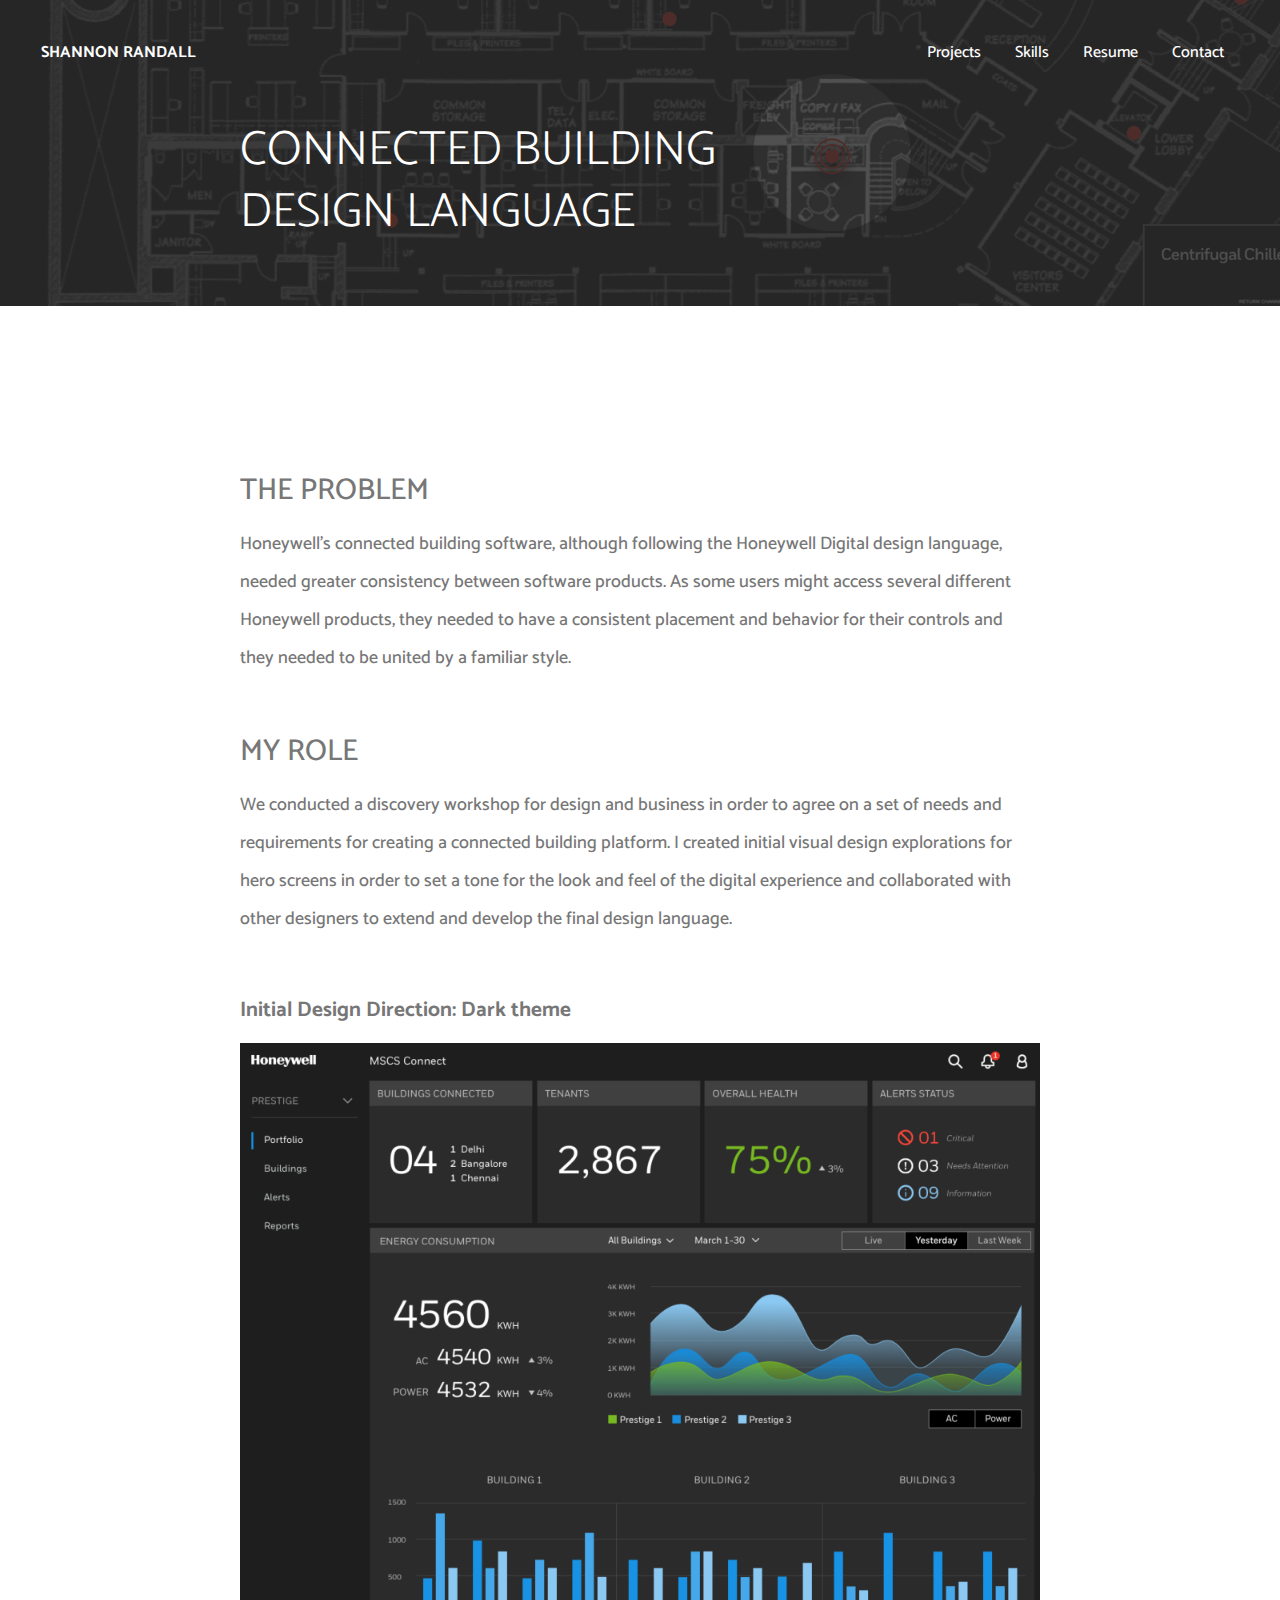
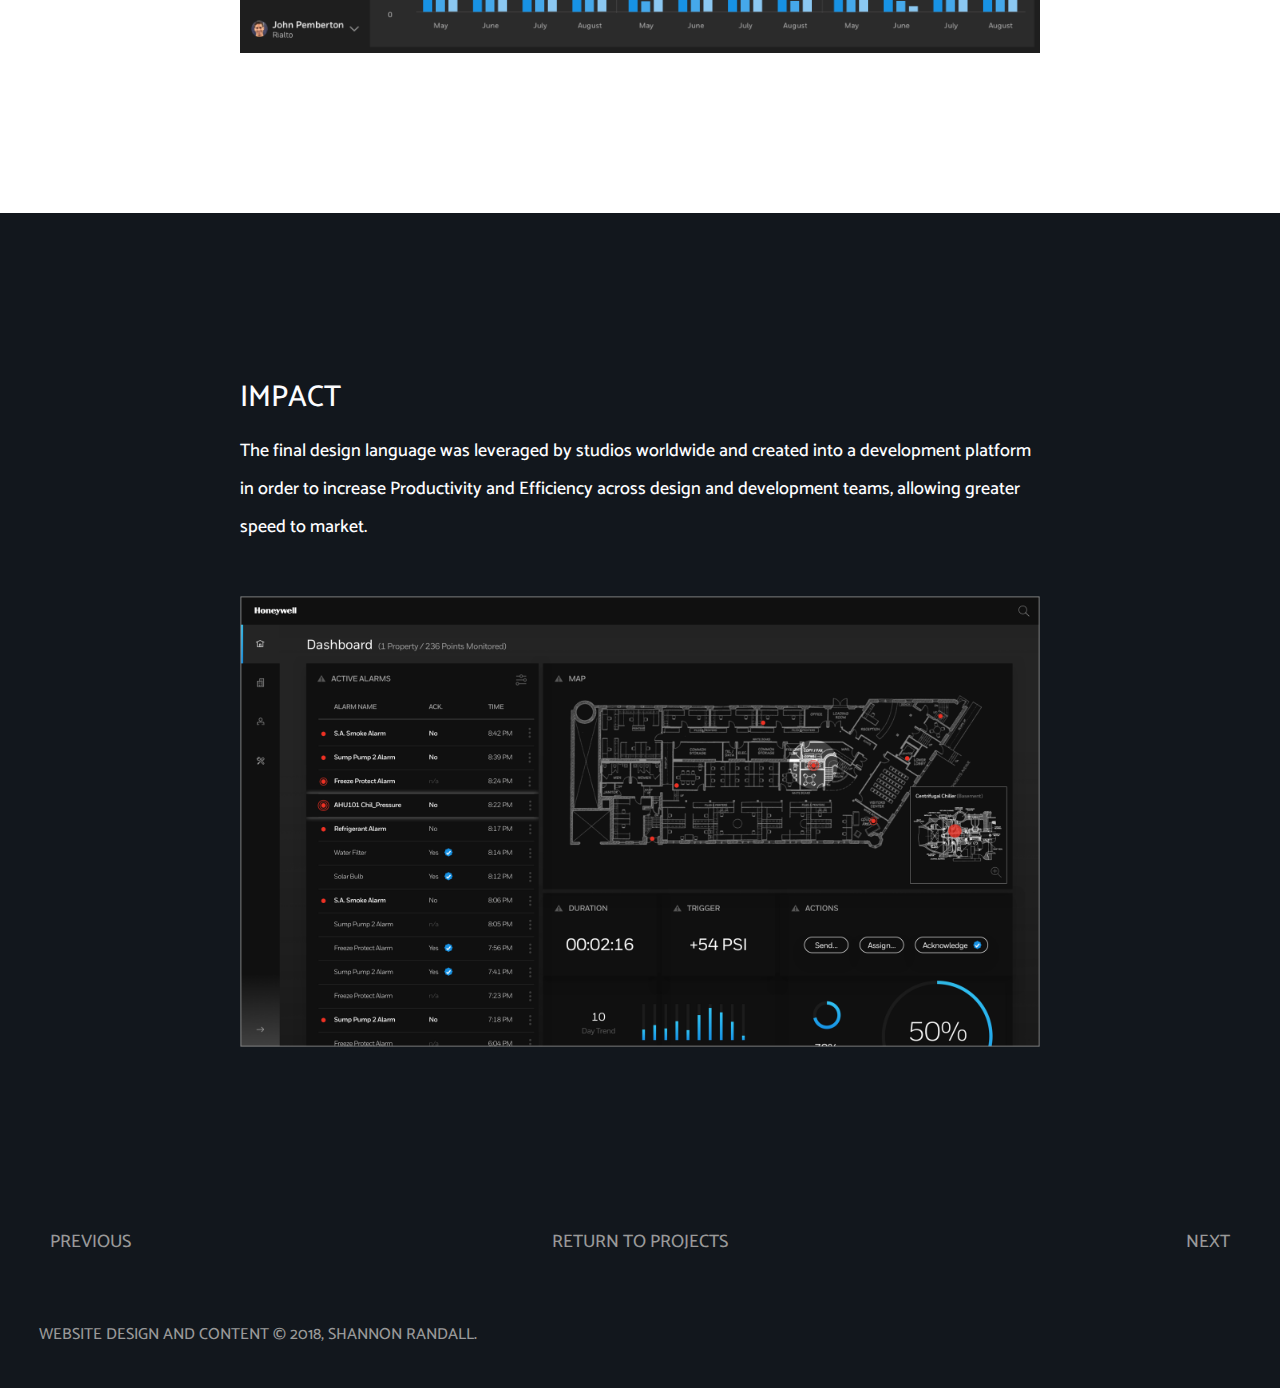
==== projects/connected-building.html @ 174fc072 "Initial Github Commit" ====
<!DOCTYPE html>
<html lang="en">
<head>
    <meta charset="UTF-8">
    <meta name="viewport" content="width=device-width, initial-scale=1.0">
    <meta http-equiv="X-UA-Compatible" content="ie=edge">
    <title>Shannon Randall - shannou.com</title>
    <link rel="stylesheet" href="style.css">
    <script src="script.js"></script>
    <link href="https://fonts.googleapis.com/css?family=Catamaran:100,500" rel="stylesheet">
    <link rel="stylesheet" href="https://use.fontawesome.com/releases/v5.2.0/css/all.css" integrity="sha384-hWVjflwFxL6sNzntih27bfxkr27PmbbK/iSvJ+a4+0owXq79v+lsFkW54bOGbiDQ" crossorigin="anonymous">
</head>

<body>
    
    <header id="header" class="connected-building">
        <div class="grid-parent header-grid">
            <div class="leftHeader">
                <a href="../index.html">SHANNON RANDALL</a>
            </div>
            <nav>
                <ul>
                    <li><a href="../index.html#projects">Projects</a></li>
                    <li><a href="../index.html#skills">Skills</a></li>
                    <li><a href="../index.html#view-resume">Resume</a></li>
                    
                    <li>
                        <script type="text/javascript">
                        //<![CDATA[
                        document.write('<a href="mailto:heythere' + '@' + 'shanno' + 'u.com">' + 'Contact<\/a>');
                        //]]>
                        </script>
                    </li>
                </ul>
            </nav>
        </div>
        <h2 class="project-wide two-line">
            CONNECTED BUILDING<br />
            DESIGN LANGUAGE
        </h2>
    </header>

    <section id="connected-building" class="project-page">
            <div class="project-white">
                <div class="project-wide">
                    <h3>
                        THE PROBLEM
                    </h3>
                    <p>
                        Honeywell's connected building software, although following the Honeywell Digital
                        design language, needed greater consistency between software products. As some
                        users might access several different Honeywell products, they needed to have a
                        consistent placement and behavior for their controls and they needed to be united by
                        a familiar style.  
                    </p>
                    <h3>
                        MY ROLE
                    </h3>
                    <p>
                        We conducted a discovery workshop for design and business in order to agree on a
                        set of needs and requirements for creating a connected building platform. I created
                        initial visual design explorations for hero screens in order to set a tone for the look
                        and feel of the digital experience and collaborated with other designers to extend
                        and develop the final design language. 
                    </p>
                    <h4>
                        Initial Design Direction: Dark theme
                    </h4>
                    <img class="project-wide" src="../images/CB-Sample-01.png" srcset="../images/retina/CB-Sample-01.png 2000w" alt="Dark Theme" />
                </div>
            </div>
            <div class="project-black">
                <div class="project-wide">
                    <h3>
                        IMPACT
                    </h3>    
                    <p>
                        The final design language was leveraged by studios worldwide and created into a development platform
                        in order to increase Productivity and Efficiency across design and development teams, allowing greater
                        speed to market. 
                    </p>
                    <img class="project-wide" src="../images/CB-Sample-02.png" srcset="../images/retina/CB-Sample-02.png 2000w" alt="Final Design Language" />
                </div>
            </div>
    </section>

    <section id="project-footer">
        <div class="grid-parent">
            <div id="previousProject">
                <a href="utilities.html">
                    PREVIOUS
                </a>
            </div>
            <div id="footer-back-to-projects">
                <a href="../index.html#projects">
                    RETURN TO PROJECTS
                </a>
            </div>
            <div id="nextProject">
                <a href="security.html">
                    NEXT
                </a>
            </div>
        </div>
    </section>

    <footer>
        <div class="grid-parent">
            <div id="footer-left">
                WEBSITE DESIGN AND CONTENT © 2018, SHANNON RANDALL.
            </div>
            <div id="footer-right">
                
                <script type="text/javascript">
                //<![CDATA[
                document.write('<a href="mailto:heythere' + '@' + 'shanno' + 'u.com">' + '<i class="fas fa-envelope-square"><\/i><\/a>');
                //]]>
                </script>
            
                <a href="https://www.linkedin.com/in/shannon-randall-1438b24/">
                    <i class="fab fa-linkedin"></i>
                </a>
                <a href="https://www.flickr.com/photos/shannou">
                    <i class="fab fa-flickr"></i>
                </a>
                <a href="https://www.instagram.com/shannou/">
                    <i class="fab fa-instagram"></i>
                </a>
                <a href="https://www.pinterest.com/shannouski/">
                    <i class="fab fa-pinterest-square"></i>
                </a>
                <a href="https://www.facebook.com/shannou">
                    <i class="fab fa-facebook-square"></i>
                </a>
            </div>
        </div>
    </footer>

</body>
</html>
---- projects/style.css ----
/* VARIABLES */
/* GLOBAL */
html {
  font-size: 10px;
  height: 100%;
}

body {
  font-size: 1.8rem;
  font-family: "Catamaran", "Helvetica", sans-serif;
  font-weight: 500;
  background-color: #FCFDFF;
  color: #494949;
  width: 100%;
  height: 100%;
  margin: auto;
}

.grid-parent {
  display: grid;
  margin: auto;
}

.flex-parent {
  display: flex;
}
.flex-parent div {
  margin: auto;
}
.flex-parent button {
  margin: auto;
}

section,
header,
footer {
  width: 100%;
  overflow: hidden;
  position: relative;
  z-index: 100;
}

h1, h2, h3, h4, h5 {
  display: block;
  margin: 0;
  padding: 0;
}

h1, h2 {
  text-align: left;
  font-weight: 300;
  width: 100%;
  max-width: 100rem;
  margin: auto;
}

h1 {
  font-size: 4.8rem;
  padding-top: 14.8rem;
  padding-bottom: 2.6rem;
  line-height: 7.9rem;
  display: block;
}

h2 {
  font-size: 4.8rem;
}

h3 {
  font-weight: 500;
  font-size: 3rem;
  line-height: 4.9rem;
  padding: 0 0 1rem 0;
}

h4 {
  font-weight: 500;
  font-size: 1.8rem;
  line-height: 30px;
  margin-bottom: 1rem;
  padding: 0.1rem 0 0.1rem 0;
}

h5 {
  font-size: 1.6rem;
  line-height: 2.5rem;
  padding: 0.3rem 0 0.1rem 0;
  font-weight: 500;
  color: #959595;
}

p {
  display: block;
  font-size: 1.8rem;
}

a {
  text-decoration: none;
}

nav {
  padding-top: 4rem;
  text-align: right;
  padding-right: 4rem;
  margin-right: 0;
  margin-left: auto;
}
nav ul {
  list-style-type: none;
  margin: 0;
  padding: 0;
  text-align: center;
}
nav li {
  display: inline-block;
}
nav a {
  padding: 1.5rem;
}

button:hover {
  cursor: pointer;
}

.point:hover {
  cursor: pointer;
}

.project-wide {
  width: 80rem;
  margin: auto;
  display: block;
}

.project-medium {
  width: 60rem;
  margin: auto;
  display: block;
}

.project-small {
  width: 44rem;
  margin: auto;
  display: block;
}

.drop-down {
  padding: 5rem 0 0 0;
}

.lift-up {
  padding: 0 0 5rem 0;
}

.split-img {
  width: 100%;
  padding: 0 0 1rem 0;
}

.split-screen {
  grid-template-columns: 4fr 6fr;
  grid-column-gap: 2rem;
}

.dell {
  background-image: url("../images/dell-banner.png");
}

.dls {
  background-image: url("../images/dls-banner.png");
}

.lyric {
  background-image: url("../images/lyric-banner.png");
}

.embedded {
  background-image: url("../images/embedded-banner.png");
}

.connected-building {
  background-image: url("../images/CB-banner.png");
}

.utilities {
  background-image: url("../images/utilities-banner.png");
}

.security {
  background-image: url("../images/security-banner.png");
}

.financial {
  background-image: url("../images/financial-banner.png");
}

.logitech {
  background-image: url("../images/logitech-banner.png");
}

/* HEADER */
header {
  background-color: #12171d;
  background-repeat: no-repeat;
  background-size: 1440px 307px;
  color: white;
  height: auto;
  width: 100%;
  font-size: 1.6rem;
}
header .header-grid {
  display: grid;
  grid-template-columns: 40% 60%;
  padding-bottom: 16rem;
}
header a:link,
header a:visited {
  color: #fff;
}
header a:hover {
  color: #82a8c2;
}
header a:active {
  color: #000;
}
header nav {
  height: 2.3rem;
  padding: 3.9rem 4.1rem 0 0;
}
header .leftHeader {
  text-align: left;
  align-items: center;
  padding: 3.9rem 0 0 4.1rem;
  height: 2.3rem;
  margin-left: 0;
  margin-right: auto;
  font-weight: 700;
  color: #999;
}
header h2 {
  position: relative;
  bottom: 6.2rem;
  line-height: 6.2rem;
}
header .two-line {
  margin-top: -4rem;
}

/* FOOTER */
footer {
  background-color: #12171d;
  color: #999;
  width: 100%;
  height: 11.1rem;
}
footer .grid-parent {
  grid-template-columns: 50% 50%;
}
footer .grid-parent a:link,
footer .grid-parent a:visited {
  color: #999;
}
footer .grid-parent a:hover,
footer .grid-parent a:active {
  color: #fff;
}
footer .grid-parent #footer-left {
  padding: 4.4rem 0 3.4rem 0;
  font-size: 1.6rem;
  text-align: left;
  padding-left: 3.9rem;
  height: 3.3rem;
}
footer .grid-parent #footer-right {
  padding: 4rem 0 3.3rem 0;
  font-size: 3rem;
  text-align: right;
  padding-right: 4rem;
  height: 3.8rem;
}
footer .grid-parent #footer-right a {
  padding-left: 1rem;
}

/* PROJECT PAGE VALUES */
.project-page {
  height: auto;
  width: 100%;
  background-color: #fff;
}
.project-page h2 {
  font-size: 3rem;
  text-align: left;
  font-weight: 700;
  padding: 0;
}
.project-page h3 {
  font-size: 3rem;
  line-height: 4.9rem;
  padding: 0 0 1rem 0;
}
.project-page h4 {
  font-size: 2.1rem;
  line-height: 4.5rem;
  font-weight: 700;
  padding: 0 2rem 0 0;
}
.project-page h6 {
  font-style: italic;
}
.project-page p {
  margin: 0;
  padding: 0 0 5rem 0;
  font-size: 1.8rem;
  line-height: 3.8rem;
}
.project-page a:link,
.project-page a:visited {
  color: #82a8c2;
}
.project-page a:hover,
.project-page a:active {
  color: #494949;
}
.project-page img {
  height: auto;
  margin: auto;
}
.project-page .project-header {
  grid-template-columns: 1fr 2fr;
  grid-column-gap: 4rem;
  padding-bottom: 3rem;
}
.project-page .project-white {
  background-color: #fff;
  color: #777;
}
.project-page .project-gray {
  background-color: #f4f4f4;
  color: #494949;
}
.project-page .project-black {
  background-color: #12171d;
  color: #FCFDFF;
}
.project-page .project-pure-black {
  background-color: #000;
  color: #FCFDFF;
}
.project-page .project-blue-gradient {
  background: linear-gradient(180deg, #4FFAFF 0%, #009BC5 100%);
}
.project-page .project-white,
.project-page .project-gray,
.project-page .project-black,
.project-page .project-pure-black,
.project-page .project-blue-gradient {
  width: 100%;
  margin: auto;
  padding: 16rem 0;
}
.project-page .project-gray-offset {
  background-color: #f4f4f4;
  color: #494949;
  width: 100%;
  margin: auto;
  padding: 8rem 0 0 0;
}
.project-page .project-white-offset {
  background-color: #fff;
  color: #777;
  width: 100%;
  margin: auto;
  padding: 0;
}
.project-page .project-white-split {
  background-color: #fff;
  color: #777;
  width: 100%;
  margin: auto;
  padding: 0 0 16rem 0;
}
.project-page .drop-down {
  margin: auto;
  width: 80rem;
  margin-bottom: -0.5rem;
}
.project-page .lift-up {
  margin: auto;
  width: 80rem;
}
.project-page .split-img {
  width: 100%;
  padding: 0 0 1.9rem 0;
}
.project-page .split-screen {
  grid-template-columns: 38rem 38rem;
  grid-column-gap: 4rem;
}
.project-page .img439 {
  width: 43.9rem;
}
.project-page .img547 {
  width: 54.7rem;
  margin: auto;
  display: block;
  padding: 0 0 6.9rem 0;
}
.project-page .under-space {
  padding-bottom: 5rem;
}

/* PROJECT FOOTER */
#project-footer {
  width: 100%;
  background-color: #12171d;
  color: #FCFDFF;
}
#project-footer .grid-parent {
  grid-template-columns: 1fr 3fr 1fr;
}
#project-footer .grid-parent div {
  padding: 2rem 5rem;
}
#project-footer .grid-parent #previousProject {
  text-align: left;
}
#project-footer .grid-parent #footer-back-to-projects {
  text-align: center;
}
#project-footer .grid-parent #nextProject {
  text-align: right;
}
#project-footer a:link,
#project-footer a:visited {
  color: #999;
}
#project-footer a:hover,
#project-footer a:active {
  color: #fff;
}

/*# sourceMappingURL=style.css.map */
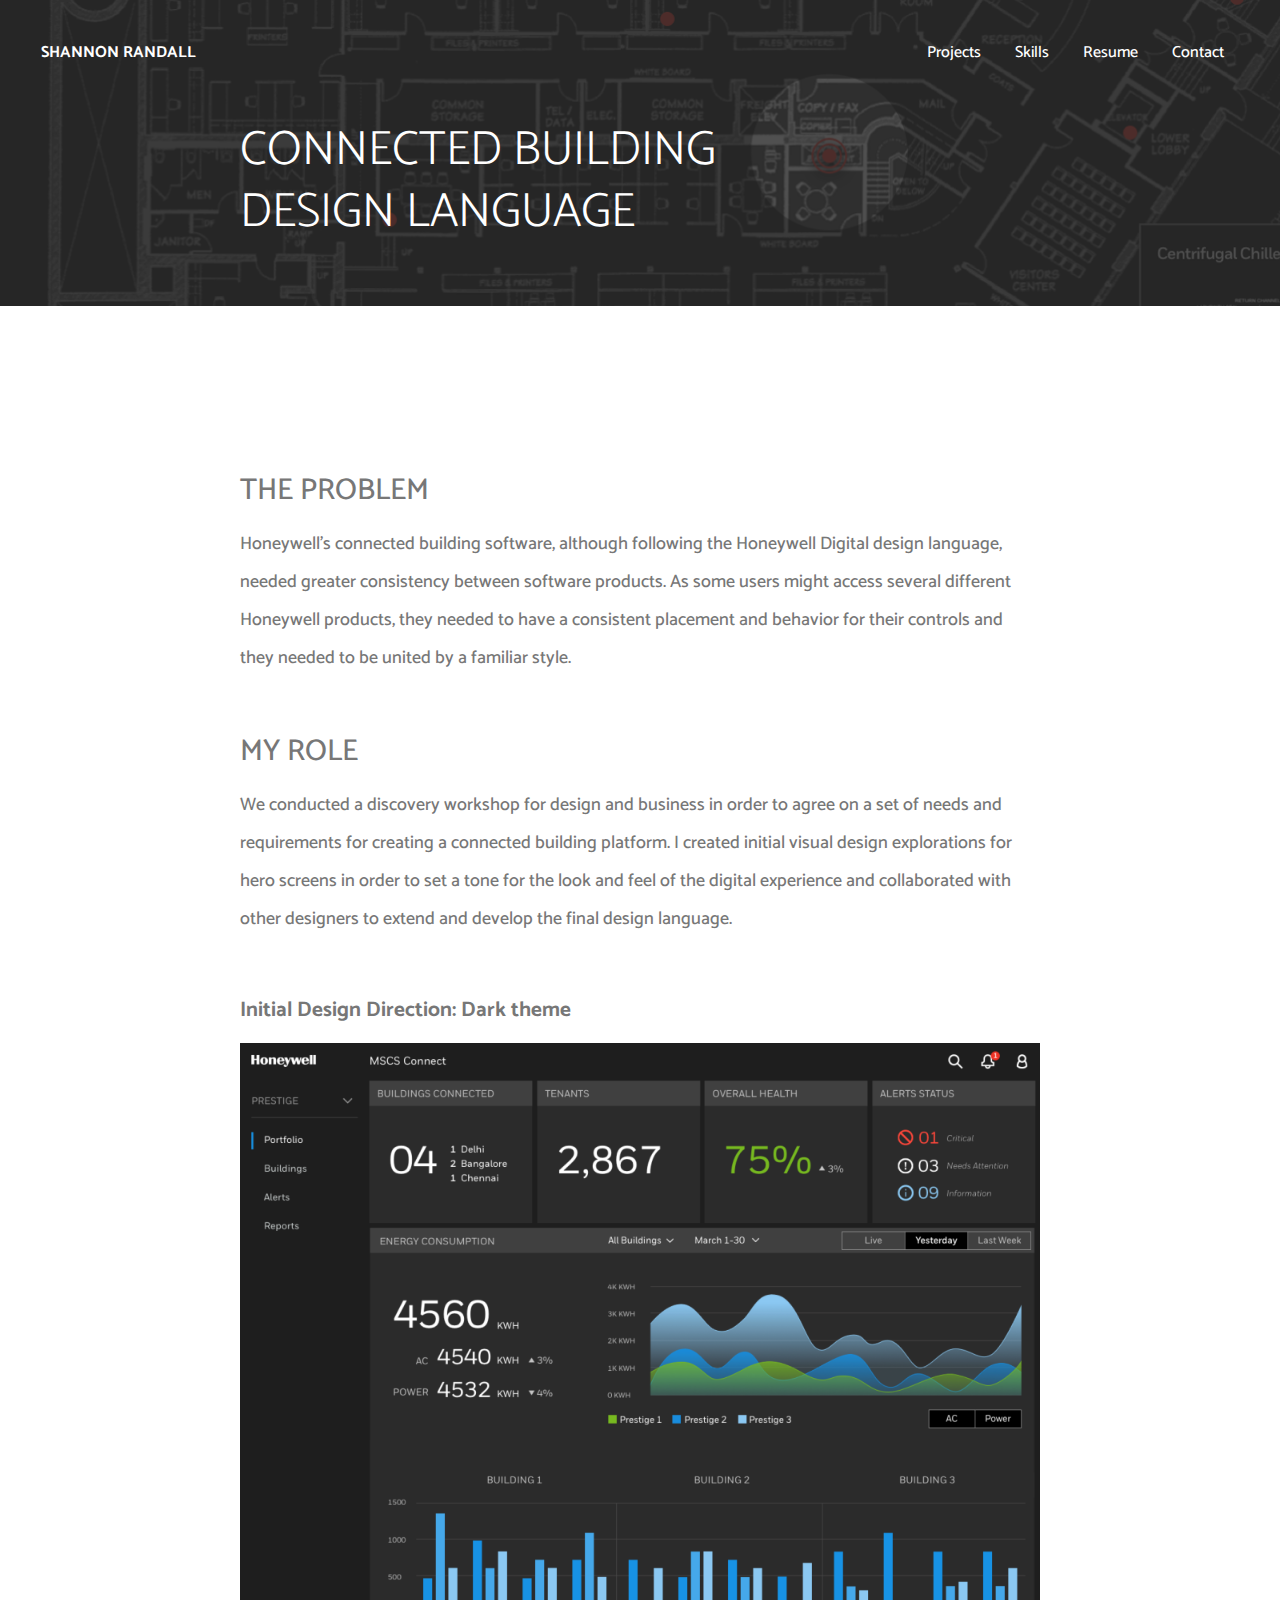
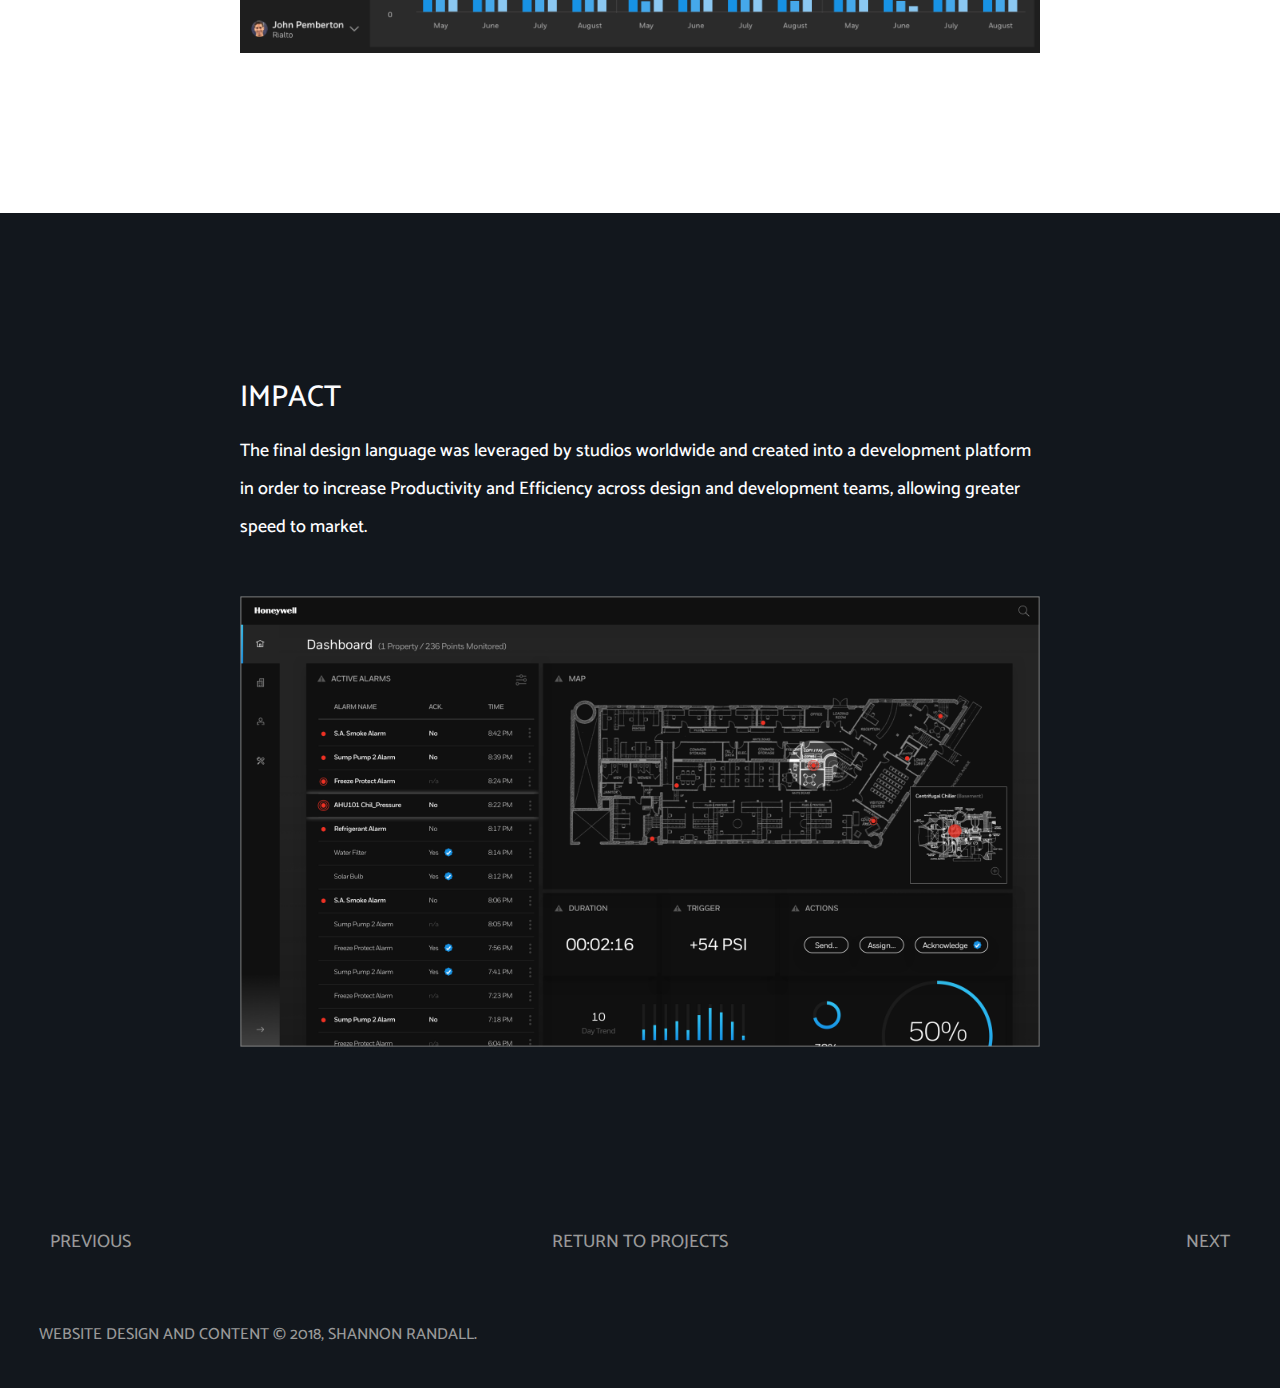
==== commit d03ff3e8: "Alt text updates" ====
--- a/projects/connected-building.html
+++ b/projects/connected-building.html
@@ -66,7 +66,7 @@
                     <h4>
                         Initial Design Direction: Dark theme
                     </h4>
-                    <img class="project-wide" src="../images/CB-Sample-01.png" srcset="../images/retina/CB-Sample-01.png 2000w" alt="Dark Theme" />
+                    <img class="project-wide" src="../images/CB-Sample-01.png" srcset="../images/retina/CB-Sample-01.png 2000w" alt="Dark theme for Dashboard UI example" />
                 </div>
             </div>
             <div class="project-black">
@@ -79,7 +79,7 @@
                         in order to increase Productivity and Efficiency across design and development teams, allowing greater
                         speed to market. 
                     </p>
-                    <img class="project-wide" src="../images/CB-Sample-02.png" srcset="../images/retina/CB-Sample-02.png 2000w" alt="Final Design Language" />
+                    <img class="project-wide" src="../images/CB-Sample-02.png" srcset="../images/retina/CB-Sample-02.png 2000w" alt="Dark theme for Dashboard UI example" />
                 </div>
             </div>
     </section>
--- a/projects/style.css
+++ b/projects/style.css
@@ -131,17 +131,59 @@
   margin: auto;
   display: block;
 }
+@media only screen and (max-width: 1000px) {
+  .project-wide {
+    width: calc(100% - 200px);
+  }
+}
+@media only screen and (max-width: 425px) {
+  .project-wide {
+    width: calc(100% - 100px);
+  }
+}
+
+.project-wide-img {
+  width: 80rem;
+  margin: auto;
+  display: block;
+}
+@media only screen and (max-width: 1000px) {
+  .project-wide-img {
+    width: 100%;
+  }
+}
+
+.project-half {
+  width: 38rem;
+  margin: auto;
+  display: block;
+}
+@media only screen and (max-width: 1200px) {
+  .project-half {
+    width: 100%;
+  }
+}
 
 .project-medium {
   width: 60rem;
   margin: auto;
   display: block;
 }
+@media only screen and (max-width: 1200px) {
+  .project-medium {
+    width: 100%;
+  }
+}
 
 .project-small {
   width: 44rem;
   margin: auto;
   display: block;
+}
+@media only screen and (max-width: 1200px) {
+  .project-small {
+    width: 100%;
+  }
 }
 
 .drop-down {
@@ -160,6 +202,10 @@
 .split-screen {
   grid-template-columns: 4fr 6fr;
   grid-column-gap: 2rem;
+}
+
+.center {
+  text-align: center;
 }
 
 .dell {
@@ -202,7 +248,7 @@
 header {
   background-color: #12171d;
   background-repeat: no-repeat;
-  background-size: 1440px 307px;
+  background-size: cover;
   color: white;
   height: auto;
   width: 100%;
@@ -385,9 +431,19 @@
   width: 80rem;
   margin-bottom: -0.5rem;
 }
+@media only screen and (max-width: 1200px) {
+  .project-page .drop-down {
+    width: 100%;
+  }
+}
 .project-page .lift-up {
   margin: auto;
   width: 80rem;
+}
+@media only screen and (max-width: 1200px) {
+  .project-page .lift-up {
+    width: 100%;
+  }
 }
 .project-page .split-img {
   width: 100%;
@@ -397,6 +453,11 @@
   grid-template-columns: 38rem 38rem;
   grid-column-gap: 4rem;
 }
+@media only screen and (max-width: 1200px) {
+  .project-page .split-screen {
+    width: 100%;
+  }
+}
 .project-page .img439 {
   width: 43.9rem;
 }
@@ -406,8 +467,110 @@
   display: block;
   padding: 0 0 6.9rem 0;
 }
+@media only screen and (max-width: 1200px) {
+  .project-page .img547 {
+    width: 100%;
+  }
+}
 .project-page .under-space {
   padding-bottom: 5rem;
+}
+.project-page .pic-after-pic {
+  padding-top: 16rem;
+}
+.project-page .two-pics {
+  display: grid;
+  grid-template-columns: 1fr 1fr;
+  grid-column-gap: 0rem;
+}
+
+.design-process {
+  display: grid;
+  grid-template-columns: 50% 50%;
+  grid-column-gap: 0;
+}
+.design-process h5 {
+  color: #12171d;
+  font-weight: bold;
+}
+.design-process p {
+  line-height: 3rem;
+  padding-top: 1rem;
+}
+.design-process .left {
+  text-align: right;
+  padding-right: 4rem;
+  border-right: solid 2px #12171d;
+  grid-column: 1/2;
+}
+.design-process .right {
+  text-align: left;
+  padding-left: 4rem;
+  grid-column: 2/3;
+}
+.design-process .left::before,
+.design-process .right::before {
+  content: "";
+  font-size: 0;
+  padding: 1rem;
+  height: 1rem;
+  border: solid 2px #12171d;
+  background-color: #fff;
+  border-radius: 50%;
+  position: relative;
+}
+.design-process .left::before {
+  top: 2.5rem;
+  right: -5.3rem;
+}
+.design-process .right::before {
+  top: 2.5rem;
+  left: -5.3rem;
+}
+.design-process #security-1 {
+  grid-row: 1/3;
+}
+.design-process #security-2 {
+  grid-row: 2/4;
+}
+.design-process #security-3 {
+  grid-row: 3/5;
+}
+.design-process #security-4 {
+  grid-row: 4/6;
+}
+.design-process #security-5 {
+  grid-row: 5/7;
+}
+.design-process #security-6 {
+  grid-row: 6/8;
+}
+.design-process #security-1::after {
+  width: 20px;
+  height: 2.5rem;
+  background-color: #fff;
+  position: relative;
+  content: "";
+  padding: 1.25rem 1px;
+  font-size: 1rem;
+  top: -39.4rem;
+  right: -4.2rem;
+}
+@media only screen and (max-width: 840px) {
+  .design-process #security-1::after {
+    top: -51.4rem;
+  }
+}
+.design-process #security-6::after {
+  width: 20px;
+  height: 16rem;
+  background-color: #12171d;
+  position: relative;
+  content: "";
+  padding: 8rem 1px;
+  font-size: 1rem;
+  bottom: 15rem;
+  left: -4.2rem;
 }
 
 /* PROJECT FOOTER */
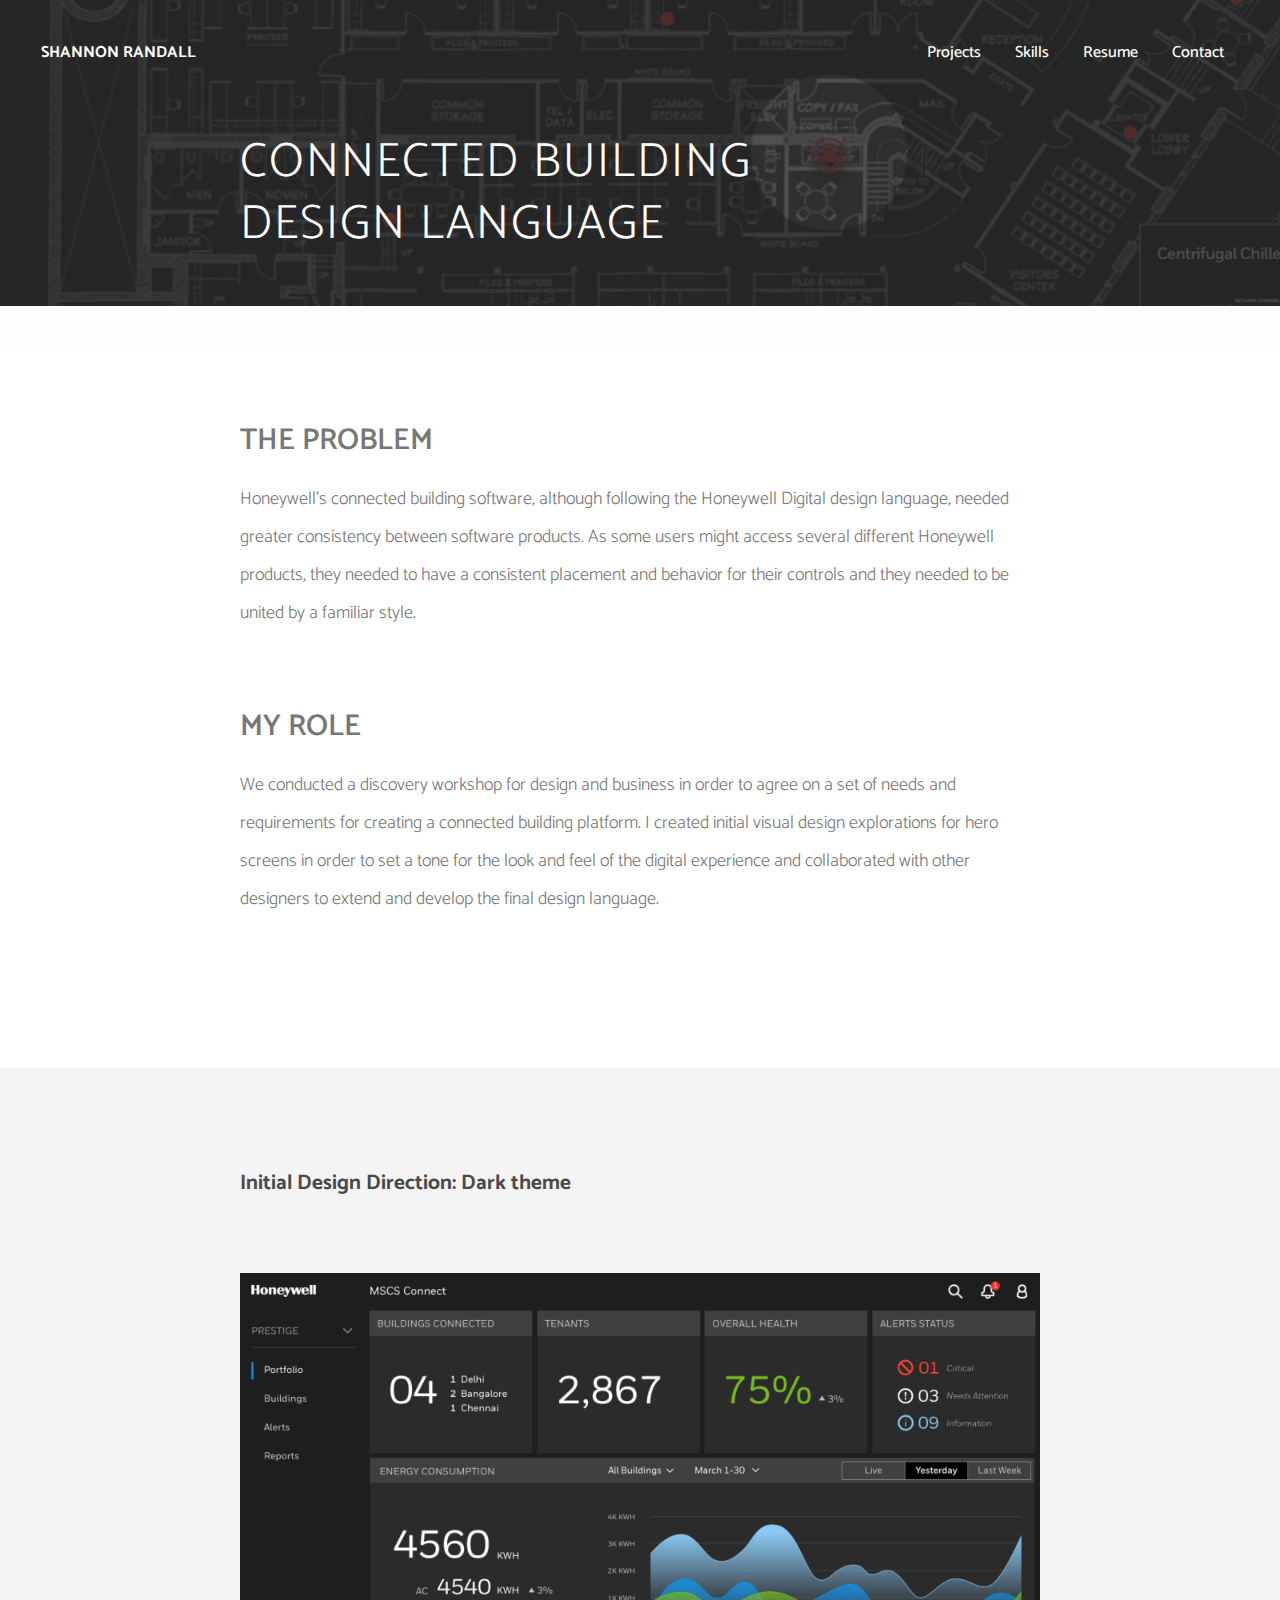
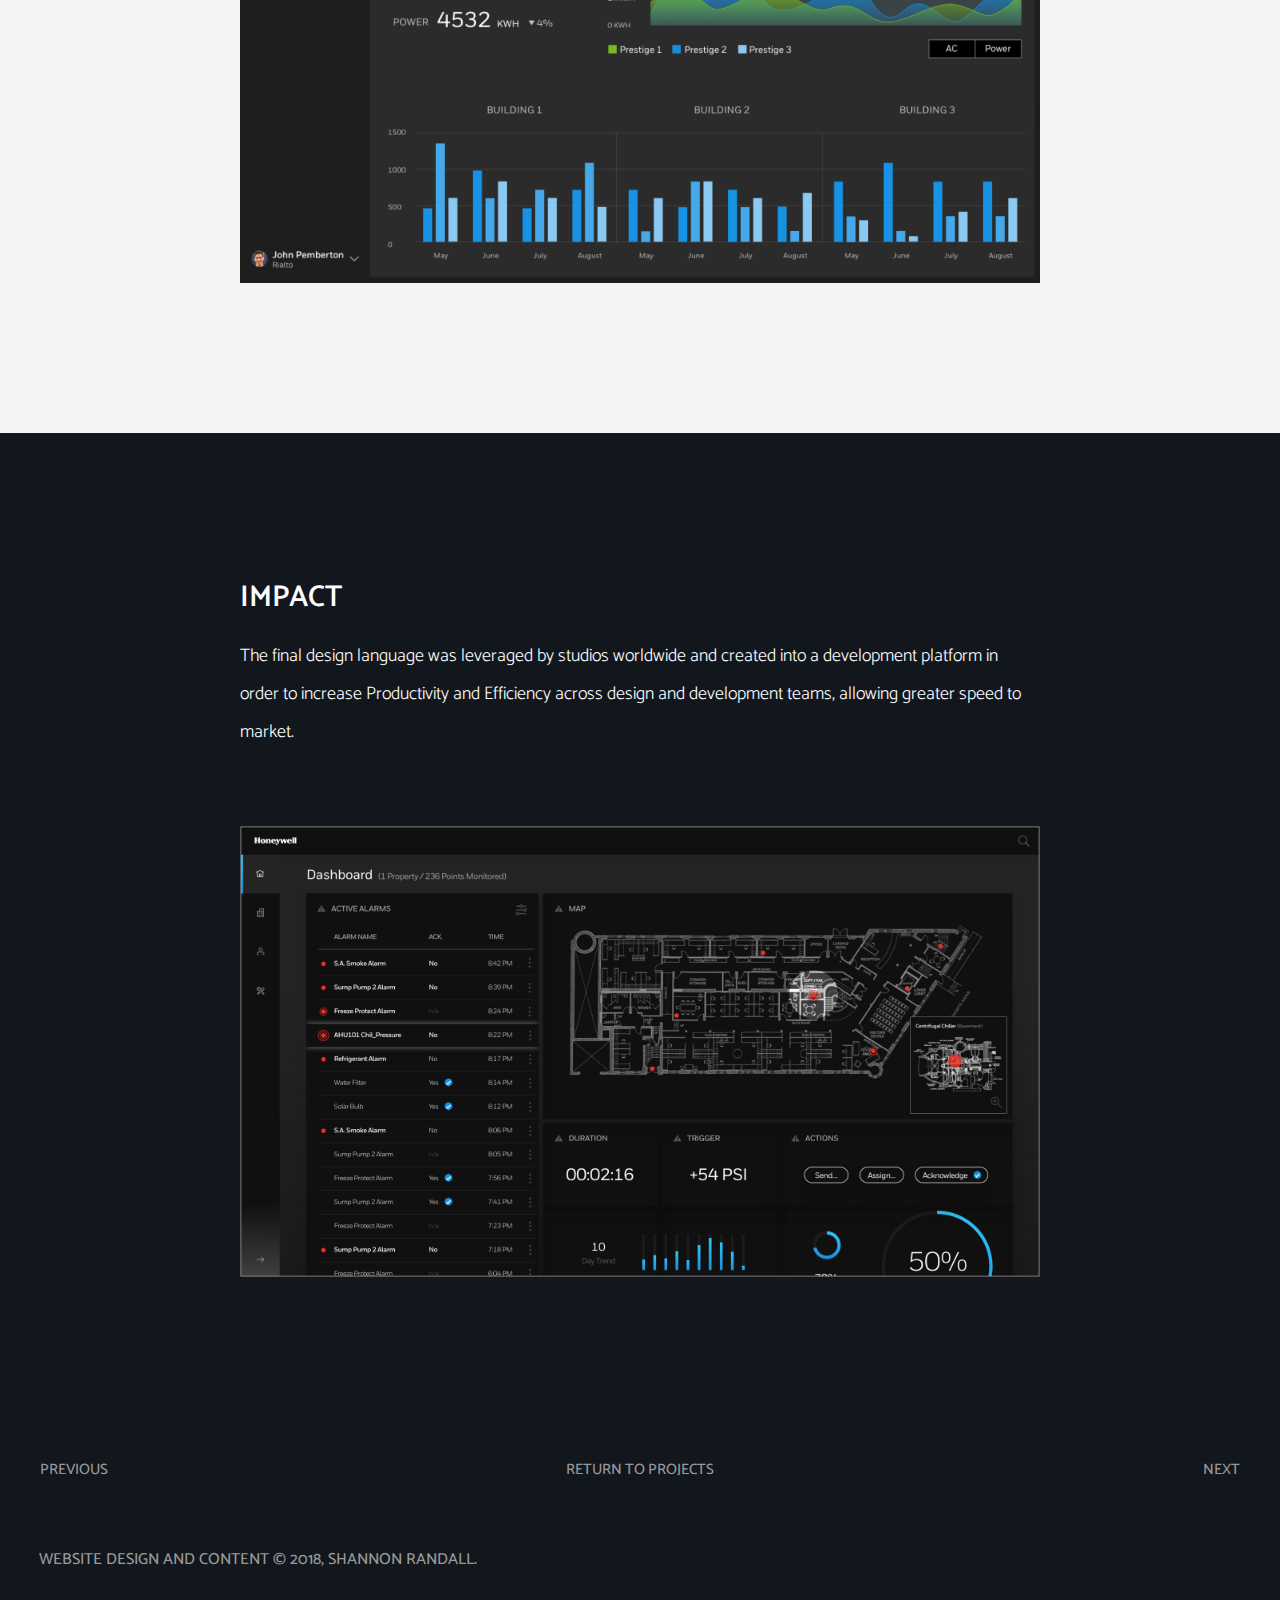
==== commit 4c32cc9d: "Following Design Review Round 1" ====
--- a/projects/connected-building.html
+++ b/projects/connected-building.html
@@ -63,13 +63,17 @@
                         and feel of the digital experience and collaborated with other designers to extend
                         and develop the final design language. 
                     </p>
+                </div>
+            </div>
+            <div class="project-gray">
+                <div class="project-wide">
                     <h4>
                         Initial Design Direction: Dark theme
                     </h4>
-                    <img class="project-wide" src="../images/CB-Sample-01.png" srcset="../images/retina/CB-Sample-01.png 2000w" alt="Dark theme for Dashboard UI example" />
+                    <img class="project-wide-img" src="../images/CB-Sample-01.png" srcset="../images/retina/CB-Sample-01.png 2000w" alt="Dark theme for Dashboard UI example" />
                 </div>
             </div>
-            <div class="project-black">
+            <div class="project-impact">
                 <div class="project-wide">
                     <h3>
                         IMPACT
@@ -79,7 +83,7 @@
                         in order to increase Productivity and Efficiency across design and development teams, allowing greater
                         speed to market. 
                     </p>
-                    <img class="project-wide" src="../images/CB-Sample-02.png" srcset="../images/retina/CB-Sample-02.png 2000w" alt="Dark theme for Dashboard UI example" />
+                    <img class="project-wide-img" src="../images/CB-Sample-02.png" srcset="../images/retina/CB-Sample-02.png 2000w" alt="Dark theme for Dashboard UI example" />
                 </div>
             </div>
     </section>
--- a/projects/style.css
+++ b/projects/style.css
@@ -67,7 +67,7 @@
 }
 
 h3 {
-  font-weight: 500;
+  font-weight: 600;
   font-size: 3rem;
   line-height: 4.9rem;
   padding: 0 0 1rem 0;
@@ -92,6 +92,7 @@
 p {
   display: block;
   font-size: 1.8rem;
+  font-weight: 300;
 }
 
 a {
@@ -158,7 +159,7 @@
   margin: auto;
   display: block;
 }
-@media only screen and (max-width: 1200px) {
+@media only screen and (max-width: 1000px) {
   .project-half {
     width: 100%;
   }
@@ -169,7 +170,7 @@
   margin: auto;
   display: block;
 }
-@media only screen and (max-width: 1200px) {
+@media only screen and (max-width: 800px) {
   .project-medium {
     width: 100%;
   }
@@ -180,7 +181,7 @@
   margin: auto;
   display: block;
 }
-@media only screen and (max-width: 1200px) {
+@media only screen and (max-width: 640px) {
   .project-small {
     width: 100%;
   }
@@ -253,6 +254,7 @@
   height: auto;
   width: 100%;
   font-size: 1.6rem;
+  margin-bottom: 4rem;
 }
 header .header-grid {
   display: grid;
@@ -285,11 +287,30 @@
 }
 header h2 {
   position: relative;
-  bottom: 6.2rem;
+  bottom: 5rem;
   line-height: 6.2rem;
+  letter-spacing: 2px;
+}
+header h2 span {
+  text-shadow: 2px 2px 4px rgba(0, 0, 0, 0.5);
 }
 header .two-line {
   margin-top: -4rem;
+}
+@media only screen and (max-width: 700px) {
+  header .header-grid {
+    grid-template-columns: 30.2rem;
+  }
+  header .header-grid .leftHeader {
+    padding-bottom: 2rem;
+  }
+  header .header-grid nav {
+    margin-left: -1.3rem;
+    padding: 0;
+  }
+  header .header-grid nav :nth-child(4) {
+    display: none;
+  }
 }
 
 /* FOOTER */
@@ -327,6 +348,49 @@
 footer .grid-parent #footer-right a {
   padding-left: 1rem;
 }
+@media only screen and (max-width: 1023px) {
+  footer {
+    position: relative;
+    top: 0;
+    height: auto;
+  }
+  footer .grid-parent {
+    grid-template-columns: 64.2rem;
+    margin: auto;
+    width: 64.2rem;
+  }
+  footer .grid-parent #footer-left {
+    width: 64.2rem;
+    padding: 1rem 0 3rem 0;
+    margin: 0;
+    height: auto;
+    grid-row-start: 2;
+    grid-row-end: 3;
+  }
+  footer .grid-parent #footer-right {
+    grid-row-start: 1;
+    grid-row-end: 2;
+    text-align: left;
+    width: 64.2rem;
+    padding: 0;
+    margin: 0;
+    height: auto;
+  }
+  footer .grid-parent #footer-right a {
+    padding-left: 0;
+    padding-right: 1rem;
+  }
+}
+@media only screen and (max-width: 700px) {
+  footer .grid-parent {
+    width: 30.2rem;
+    grid-template-columns: 30.2rem;
+  }
+  footer .grid-parent #footer-left,
+footer .grid-parent #footer-right {
+    width: 30.2rem;
+  }
+}
 
 /* PROJECT PAGE VALUES */
 .project-page {
@@ -342,21 +406,21 @@
 }
 .project-page h3 {
   font-size: 3rem;
-  line-height: 4.9rem;
-  padding: 0 0 1rem 0;
+  line-height: 3rem;
+  padding: 8rem 0 0 0;
 }
 .project-page h4 {
   font-size: 2.1rem;
-  line-height: 4.5rem;
+  margin-bottom: 0;
   font-weight: 700;
-  padding: 0 2rem 0 0;
+  padding: 10rem 0 0 0;
 }
 .project-page h6 {
   font-style: italic;
 }
 .project-page p {
   margin: 0;
-  padding: 0 0 5rem 0;
+  padding: 2.4rem 0 0 0;
   font-size: 1.8rem;
   line-height: 3.8rem;
 }
@@ -371,6 +435,7 @@
 .project-page img {
   height: auto;
   margin: auto;
+  padding-top: 7.5rem;
 }
 .project-page .project-header {
   grid-template-columns: 1fr 2fr;
@@ -395,22 +460,36 @@
 }
 .project-page .project-blue-gradient {
   background: linear-gradient(180deg, #4FFAFF 0%, #009BC5 100%);
+  width: 100%;
+  margin: auto;
+  padding: 3rem 0 11rem 0;
+}
+.project-page .project-blue-gradient-2 {
+  background: linear-gradient(180deg, #21B8CF 0%, #145A87 100%);
+  width: 100%;
+  margin: auto;
+  padding: 3rem 0 11rem 0;
 }
 .project-page .project-white,
 .project-page .project-gray,
 .project-page .project-black,
 .project-page .project-pure-black,
-.project-page .project-blue-gradient {
-  width: 100%;
-  margin: auto;
-  padding: 16rem 0;
+.project-page .project-impact {
+  width: 100%;
+  margin: auto;
+  padding: 0 0 15rem 0;
+}
+.project-page .project-impact {
+  background-color: #12171d;
+  color: #FCFDFF;
+  padding: 7rem 0 15rem 0;
 }
 .project-page .project-gray-offset {
   background-color: #f4f4f4;
   color: #494949;
   width: 100%;
   margin: auto;
-  padding: 8rem 0 0 0;
+  padding: 0rem 0 9rem 0;
 }
 .project-page .project-white-offset {
   background-color: #fff;
@@ -425,13 +504,14 @@
   width: 100%;
   margin: auto;
   padding: 0 0 16rem 0;
+  margin-top: -5rem;
 }
 .project-page .drop-down {
   margin: auto;
   width: 80rem;
-  margin-bottom: -0.5rem;
-}
-@media only screen and (max-width: 1200px) {
+  margin-bottom: -10rem;
+}
+@media only screen and (max-width: 1000px) {
   .project-page .drop-down {
     width: 100%;
   }
@@ -439,23 +519,31 @@
 .project-page .lift-up {
   margin: auto;
   width: 80rem;
-}
-@media only screen and (max-width: 1200px) {
+  margin-top: -9rem;
+}
+@media only screen and (max-width: 1000px) {
   .project-page .lift-up {
     width: 100%;
   }
-}
-.project-page .split-img {
-  width: 100%;
-  padding: 0 0 1.9rem 0;
 }
 .project-page .split-screen {
   grid-template-columns: 38rem 38rem;
   grid-column-gap: 4rem;
 }
-@media only screen and (max-width: 1200px) {
+.project-page .split-screen h4 {
+  padding: 0;
+}
+.project-page .split-screen figcaption {
+  font-size: 1.4rem;
+  font-weight: 700;
+}
+.project-page .split-screen img {
+  width: 100%;
+  padding: 0 0 0 0;
+}
+@media only screen and (max-width: 1000px) {
   .project-page .split-screen {
-    width: 100%;
+    grid-template-columns: 100%;
   }
 }
 .project-page .img439 {
@@ -467,27 +555,34 @@
   display: block;
   padding: 0 0 6.9rem 0;
 }
-@media only screen and (max-width: 1200px) {
+@media only screen and (max-width: 1000px) {
   .project-page .img547 {
     width: 100%;
   }
 }
-.project-page .under-space {
-  padding-bottom: 5rem;
-}
 .project-page .pic-after-pic {
-  padding-top: 16rem;
+  padding-top: 15rem;
+}
+.project-page .set-of-four {
+  padding-top: 2rem;
 }
 .project-page .two-pics {
   display: grid;
   grid-template-columns: 1fr 1fr;
-  grid-column-gap: 0rem;
+  grid-column-gap: 6rem;
+}
+@media only screen and (max-width: 425px) {
+  .project-page .two-pics {
+    grid-template-columns: 100%;
+    grid-row-gap: 4rem;
+  }
 }
 
 .design-process {
   display: grid;
   grid-template-columns: 50% 50%;
   grid-column-gap: 0;
+  padding-top: 4rem;
 }
 .design-process h5 {
   color: #12171d;
@@ -496,6 +591,7 @@
 .design-process p {
   line-height: 3rem;
   padding-top: 1rem;
+  padding-bottom: 2.5rem;
 }
 .design-process .left {
   text-align: right;
@@ -529,6 +625,8 @@
 }
 .design-process #security-1 {
   grid-row: 1/3;
+  position: relative;
+  margin-bottom: -2.5rem;
 }
 .design-process #security-2 {
   grid-row: 2/4;
@@ -544,52 +642,98 @@
 }
 .design-process #security-6 {
   grid-row: 6/8;
+  position: relative;
 }
 .design-process #security-1::after {
   width: 20px;
   height: 2.5rem;
-  background-color: #fff;
-  position: relative;
+  position: absolute;
   content: "";
-  padding: 1.25rem 1px;
+  padding: 0.5rem 2px;
   font-size: 1rem;
-  top: -39.4rem;
-  right: -4.2rem;
-}
-@media only screen and (max-width: 840px) {
-  .design-process #security-1::after {
-    top: -51.4rem;
-  }
+  top: -0.2rem;
+  right: -1rem;
+  background-color: #f4f4f4;
 }
 .design-process #security-6::after {
-  width: 20px;
-  height: 16rem;
+  width: 0px;
+  height: 20rem;
   background-color: #12171d;
-  position: relative;
+  position: absolute;
   content: "";
-  padding: 8rem 1px;
+  padding: 1rem 1px;
   font-size: 1rem;
-  bottom: 15rem;
-  left: -4.2rem;
-}
-
+  bottom: 6rem;
+  left: -0.2rem;
+}
+
+@media only screen and (max-width: 768px) {
+  .design-process {
+    grid-template-columns: 100%;
+  }
+  .design-process .right {
+    text-align: right;
+    padding-right: 4rem;
+    padding-left: 0rem;
+    border-right: solid 2px #12171d;
+    border-left: none;
+    grid-column: 1/2;
+  }
+  .design-process .right::before {
+    top: 2.5rem;
+    right: -5.3rem;
+    left: auto;
+  }
+  .design-process #security-1 {
+    grid-row: 1/2;
+  }
+  .design-process #security-2 {
+    grid-row: 2/3;
+  }
+  .design-process #security-3 {
+    grid-row: 3/4;
+  }
+  .design-process #security-4 {
+    grid-row: 4/5;
+  }
+  .design-process #security-5 {
+    grid-row: 5/6;
+  }
+  .design-process #security-6 {
+    grid-row: 6/7;
+  }
+  .design-process #security-6::after {
+    display: none;
+  }
+}
 /* PROJECT FOOTER */
 #project-footer {
   width: 100%;
   background-color: #12171d;
   color: #FCFDFF;
+  font-size: 1.5rem;
 }
 #project-footer .grid-parent {
   grid-template-columns: 1fr 3fr 1fr;
 }
+@media only screen and (max-width: 605px) {
+  #project-footer .grid-parent {
+    grid-template-columns: 1fr 1fr;
+  }
+}
 #project-footer .grid-parent div {
-  padding: 2rem 5rem;
+  padding: 3rem 4rem 2rem;
 }
 #project-footer .grid-parent #previousProject {
   text-align: left;
 }
 #project-footer .grid-parent #footer-back-to-projects {
   text-align: center;
+}
+@media only screen and (max-width: 605px) {
+  #project-footer .grid-parent #footer-back-to-projects {
+    display: none;
+  }
 }
 #project-footer .grid-parent #nextProject {
   text-align: right;
